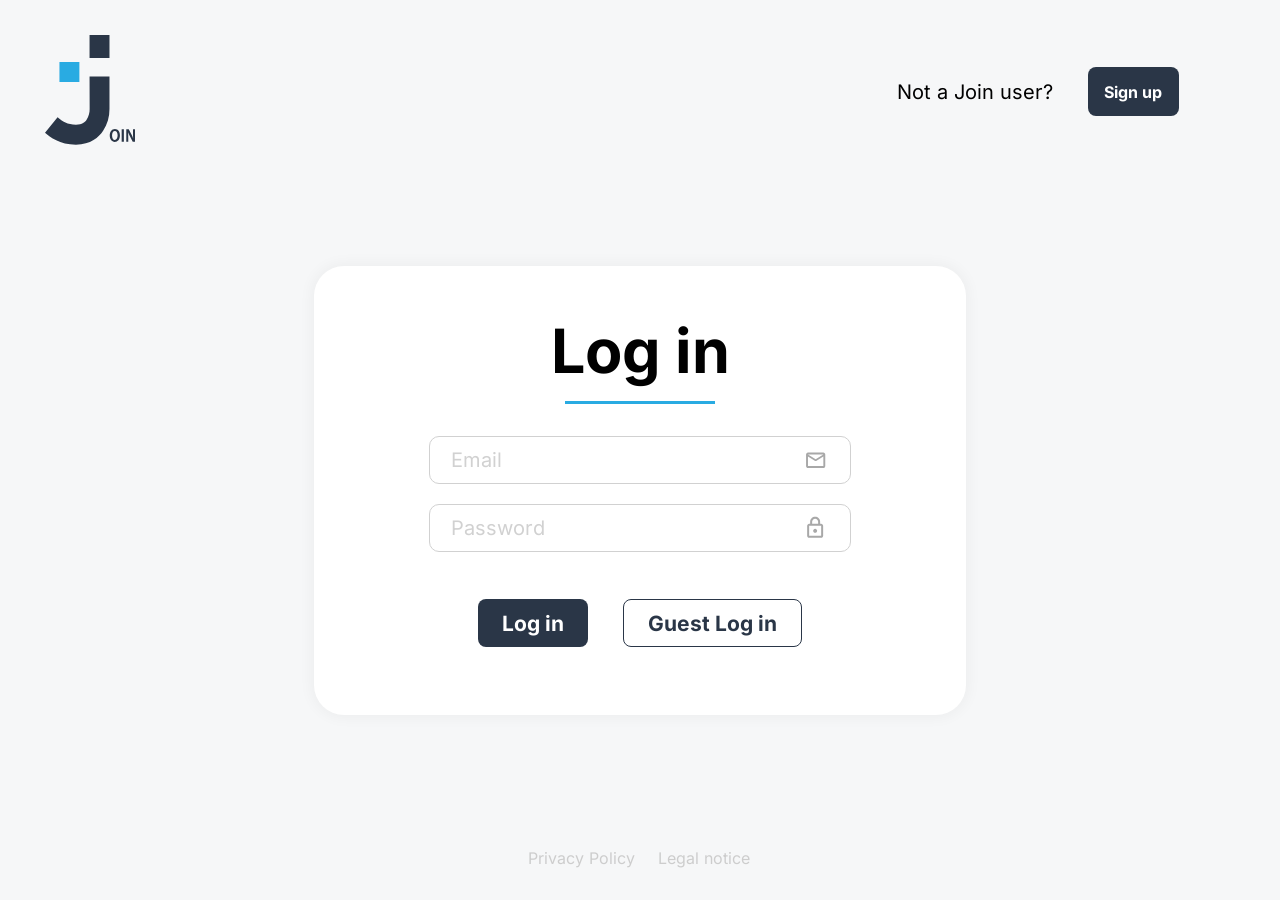
==== index.html @ 128ca6ff "first commit" ====
<!DOCTYPE html>
<html lang="de">

<head>
    <meta charset="UTF-8">
    <meta name="viewport" content="width=device-width, initial-scale=1.0">
    <link rel="icon" type="image/x-icon" href="./assets/icons/favicon.svg">
    <title>Join</title>
    <link rel="stylesheet" href="./style/style.css">
    <link rel="stylesheet" href="./style/login.css">
    <link rel="stylesheet" href="./style/buttons.css">
    <link rel="stylesheet" href="./style/color.css">
    <link rel="stylesheet" href="./style/fonts.css">
    <link rel="stylesheet" href="./style/mobile/login_mobile.css">
    <script src="./scripts/login/login.js"></script>
    <script src="./scripts/login/login_guest.js"></script>
 
</head>

<body>
    <div class="login_logo">
        <img src="./assets/icons/capa_1.svg">
    </div>

    <div class="main_container bg_login">

        <div class="header_login">
            <div class="sign_up_div">
                <p class="font20">Not a Join user?</p>
                <a class="btn_to_signup_page" href="./HTML/signup.html">Sign up</a>
            </div>
        </div>

        <div class="login_content">
            <div class="login_field">
                <div class="login_heading_div">
                    <h1 class="heading_login">Log in</h1>
                    <div class="seperator_log_in"></div>
                </div>
                <div class="login_inputs">
                    <input class="input_login input_mail" id="email" type="email" placeholder="Email" alt="mail icon">
                    <div style="position: relative; display: flex; gap: 8px; flex-direction: column; height: 50px;">
                        <input class="input_login input_pw" id="password" type="password" placeholder="Password" alt="password">
                        <img id="lockIcon" src="./assets/icons/lock.svg" alt="lock icon" class="lock-icon">
                        <img id="togglePasswordVisibility" src="./assets/icons/visibility_off.svg" alt="eye icon" class="eye-icon" style="display: none;">
                        <div class="wrong_data_alert">Check your email and password. Please try again.</div>
                    </div>
                </div>
                
                <div class="login_btns">
                    <button type="button" onclick="userLogin()" class="login_btn">Log in</button>
                    <a class="guest_login_btn" onclick="guestLogin()">Guest Log in</a>
                </div>
            </div>
        </div>

        <div class="mobile_login_field">
            <div class="mobile_sign_up_div">
                <p class="font20">Not a Join user?</p>
                <a class="btn_to_signup_page" href="./HTML/signup.html">Sign up</a>
            </div>
        </div>

        <footer class="login_footer">
            <div class="links_footer_login">
                <a class="links_footer link_privacy_policy" href="./HTML/guest_policy.html">Privacy Policy</a>
                <a class="links_footer link_legal_notice" href="./HTML/guest_legal_notice.html">Legal notice</a>
            </div>
        </footer>
    </div>
</body>
</html>
---- style/style.css ----
* {
    margin: 0;
    font-family: "Inter", sans-serif;
}

.d_none {
    display: none !important;
}

.z99 {
    z-index: 99;
}

.submenu_closed {
    display: none;
}

.submenu_open {
    display: block;
}

.user_logo {
    height: 32px;
    width: 32px;
    background-color: white;
    color: rgb(37, 172, 226);
    border: 4px solid rgb(42, 54, 71);
    border-radius: 100%;
    padding: 10px 10px;
    font-size: 22px;
    font-weight: bold;
    outline: none;
    display: flex;
    align-items: center;
    justify-content: center;
}

.user_logo:hover {
    cursor: pointer;
    background-color: rgb(227, 228, 229);
}

.div_submenu {
    position: absolute;
    top: 99px;
    right: 20px;
    transition: all 250ms ease-in-out;
    z-index: 1050;
}

.submenu {
    justify-content: space-evenly;
    align-items: center;
    display: flex;
    flex-direction: column;
    height: 158px;
    width: 148px;
    background-color: rgba(42, 54, 71);
    border-radius: 20px 0 20px 20px;

}

.submenu a:hover{
    background-color: rgba(6, 94, 209, 0.445);
    width: 140px;
}

.submenu a {
    color: rgb(168, 168, 168);
    text-decoration: none;
    width: 148px;
    height: 36px;
    align-items: center;
    display: flex;
    justify-content: center;
}

@media (max-width: 1000px) {
    .submenu{
        height: 200px;
    }

}
---- style/login.css ----
body {
    width: 100vw;
    height: 100vh;
    background-color: rgb(246, 247, 248);
  
}

.bg_login {
    width: 100%;
    height: 100%;
}

.header_login {
    display: flex;
    align-items: flex-start;
    justify-content: flex-end;
    padding-top: 67px;
    padding-left: 77px;
    padding-right: 77px;
}

.logo {
    width: 200.03px;
    height: 121.97px;
    padding-top: 40px;
}

.sign_up_div {
    display: flex;
    flex-direction: row;
    gap: 35px;
    align-items: center;
    padding-right: 24px;
}

.login_content {
    padding-top: 150px;
    display: flex;
    justify-content: center;
    align-items: center;
}

.login_field {
    background-color: rgb(255, 255, 255);
    border-radius: 30px;
    padding: 48px 115px;
    display: flex;
    gap: 32px;
    flex-direction: column;
    align-items: center;
    box-shadow: 0 0 14px 3px rgb(0, 0, 0, 0.04);
    height: 353px;
}

.login_heading_div {
    display: flex;
    flex-direction: column;
    justify-content: center;
    align-items: center;
    gap: 13px;
    width: 315px;
}

.heading_login {
    font-size: 61px;
    font-weight: 700;
}

.seperator_log_in {
    width: 150px;
    height: 3px;
    background-color: rgb(41, 171, 226);
}

.login_inputs {
    display: flex;
    flex-direction: column;
    justify-content: center;
    align-items: center;
    gap: 20px;
    padding-bottom: 13px;
}

.div_inp_pw{
    display: flex;
    flex-direction: column;
    justify-content: center;
    align-items: center;
    gap: 13px;
}

.visibility_icon_pos{
    right: 95px;
    top: 395px;
    position: fixed;
    height: 30px;
}

.wrong_data_alert {
    color: #FF8190;
    font-size: 13px;
    font-weight: 400;
}

.input_login {
    height: 22px;
    padding: 12px 21px;
    width: 378px;
    border: 1px solid #D1D1D1;
    border-radius: 10px;
    font-size: 20px;
    background-repeat: no-repeat;
}

.input_login::placeholder {
    color: #D1D1D1;
    font-size: 20px;
    width: 380px;
}

.input_mail[type=email] {
    background-image: url(../assets/icons/mail.svg);
    background-size: 24px;
    background-position: 374px 11px;
}

.input_pw[type=password] {
    background: none; 
}

.lock-icon {
    position: absolute;
    right: 27px;
    top: 12px;
    cursor: pointer;
    display: block; 
}

.eye-icon {
    position: absolute;
    right: 27px;
    top: 12px;
    cursor: pointer;
    display: none; 
}

.password-container {
    position: relative;
}

.login_btns {
    display: flex;
    gap: 35px;
}

.login_footer {
    height: 60px;
    position: fixed;
    display: flex;
    justify-content: center;
    bottom: 0;
    width: 100%;
}

.signup_footer{
    height: 60px;
    padding-top: 0;
    display: flex;
    justify-content: center;
}

.links_footer_login {
    display: flex;
    width: 246px;
}

.links_footer {
    font-weight: 400;
    font-size: 16px;
    color: #CDCDCD;
    display: flex;
    justify-content: center;
    padding: 8px;
    text-decoration: none;
}

.links_footer:hover {
    color: #29ABE2;
    font-weight: 700;
}

.link_privacy_policy {
    width: 121px;
}

.link_privacy_policy:hover {
    text-decoration: none;
    cursor: pointer;
}

.link_legal_notice {
    width: 109px;
}

.link_legal_notice:hover {
    text-decoration: none;
    cursor: pointer;
}

.input_name {
    background-image: url(../assets/icons/person.svg);
    background-size: 24px;
    background-position: 374px 11px;
}

.privacy_check {
    display: flex;
    min-width: 231px;
    min-height: 24px;
    align-items: center;
    gap: 8px;
}

.privacy_check:hover {
    cursor: pointer;

    .check_box_btn {
        background-image: url(../assets/icons/checked_hover.png);
    }
}

.privacy_check:hover {
    cursor: pointer;
}

.pivacy_check_text {
    display: flex;
    align-items: center;
    color: #A8A8A8;
    font-size: 16px;
    font-weight: 400;
    gap: 4px;
}

.link_privacy {
    color: #29ABE2;
    text-decoration: none;
    font-weight: 400;
    font-size: 16px;
}

.link_privacy:hover {
    cursor: pointer;
    text-decoration: underline;
    font-weight: 500;
}

.signup_field_header {
    display: flex;
    width: 542px;
    align-items: center;
    justify-content: start;
    gap: 48px;
    padding-left: 56px;
}

.signup_field {
    padding: 0;
    height: 534px;
    padding-top: 48px;
    padding-bottom: 16px;
    position: absolute;
    top: 197px;
}

.no_padding {
    padding: 0;
}

.signup_content {
    min-height: calc(100vh - 261.97px);
}

.login_logo {
    opacity: 1 !important;

}

.login_logo img {
    width: 274px;
    height: 334.07px;
    position: fixed;
    transform: translate(-50%, -50%);
    animation: slide-in 1.0s ease-out forwards;
    z-index: 1000;

}

.mobile_sign_up_div{
    display: none;
}


/* Animation LogoJoin */
@keyframes slide-in {
    from {
        top: 50%;
        left: 50%;
    }

    to {

        width: 90px;
        height: 125px;
        top: 10%;
        left: 7%;

    }
}

.main_container {
    opacity: 0;
    transition: 0.5s ease-in;
    animation: fadeIn 1s ease-in 0.5s forwards;

}

@keyframes fadeIn {
    from {
        opacity: 0;
    }

    to {
        opacity: 1;
    }

}

.wrong_data_alert {
    display: none;
    color: red;
    font-size: 14px;
    margin-top: 5px;
}

.wrong_data_alert.show {
    display: block;
}

.position_signup {
    display: flex;
    position: absolute;
    top: 465px;
}
---- style/buttons.css ----
.btn_to_signup_page {
    height: 19px;
    width: 59px;
    border-radius: 8px;
    border: 0;
    background-color: rgb(42, 54, 71);
    color: white;
    font-weight: 700;
    font-size: 16px;
    padding: 15px 16px;
    text-decoration: none;
}

.btn_to_signup_page:hover {
    cursor: pointer;
    text-decoration: none;
    background-color: #29ABE2;
    box-shadow: 0 0 4px 0 rgb(0, 0, 0, 0.02);
}

.login_btn {
    height: 48px;
    width: 110px;
    border-radius: 8px;
    border: 0;
    background-color: rgb(42, 54, 71);
    color: white;
    padding: 15px 24px;
    font-weight: 700;
    font-size: 21px;
    display: flex;
    justify-content: center;
    align-items: center;
}

.login_btn:hover {
    background-color: #29ABE2;
    cursor: pointer;
    box-shadow: 0 0 4px 0 rgb(0, 0, 0, 0.02);
}

.guest_login_btn {
    height: 16px;
    border-radius: 8px;
    border: 1px solid rgb(42, 54, 71);
    background-color: white;
    padding: 15px 24px;
    color: rgb(42, 54, 71);
    font-weight: 700;
    font-size: 21px;
    display: flex;
    justify-content: center;
    align-items: center;
    text-decoration: none;
}

.guest_login_btn:hover {
    cursor: pointer;
    text-decoration: none;
    border: 1px solid #29ABE2;
    color: #29ABE2;
    box-shadow: 0 4px 4px 0 rgb(0, 0, 0, 0.02);
}

.signup_btn {
    width: 126px;
    height: 55px;
    border-radius: 8px;
    padding: 15px 24px;
    border: 0;
    background-color: rgb(42, 54, 71);
    color: white;
    font-weight: 700;
    font-size: 16px;
    font-weight: 700;
    font-size: 21px;
}

.signup_btn:hover {
    cursor: pointer;
    text-decoration: none;
    background-color: #29ABE2;
    box-shadow: 0 0 4px 0 rgb(0, 0, 0, 0.02);
}

.signup_btn:disabled {
    cursor: unset;
    background-color: rgb(42, 54, 71);
}

.check_box_btn {
    width: 24px;
    background-image: url(../assets/icons/Check_button.svg);
    height: 24px;
    background-repeat: no-repeat;
}

.check_box_btn:hover {
    background-image: url(../assets/icons/subtask_todo_hover.svg) !important;
    cursor: pointer;
}

.checked_box {
    background-image: url(../assets/icons/subtask_done.svg) !important;
}

.checked_box:hover {
    background-image: url(../assets/icons/subtask_done_hover.svg) !important;
}

.button_clear_task {
    display: flex;
    gap: 4px;
    align-items: center;
    width: 110px;
    height: 56px;
    padding: 16px;
    font-size: 20px;
    line-height: 24px;
    border-radius: 10px;
    border: 1px solid;
    border-color: #2A3647;
    color: #2A3647;
    transition: all 0.3s ease;

}

.button_clear_task:hover {
    color: #29ABE2;
    border-color: #29ABE2;
    height: 58px; /* Vergrößert den Button nach unten */

}

.button_clear_task:hover img {
    color: #29ABE2;
    border-color: #29ABE2;
    filter: invert(50%) sepia(100%) saturate(200%) hue-rotate(165deg) brightness(100%) contrast(100%);

}

.button_create_task {
    display: flex;
    gap: 4px;
    align-items: center;
    width: 183px;
    height: 56px;
    padding: 16px;
    background-color: #2A3647;
    color: white;
    font-size: 20px;
    line-height: 24px;
    border-radius: 10px;
    border: 1px solid;
    box-shadow: rgba(0, 0, 0, 0.2);
    transition: box-shadow 0.3s ease, transform 0.2s ease;
    pointer-events: none;
    opacity: 0.5;


    img {
        background-color: #2A3647;
    }
}

.button_create_task:hover {
    background-color: #29ABE2;
    img {
        background-color: #29ABE2;
    }
}



button:hover {
    cursor: pointer;
}


.prio_buttons {
    width: 100%;
    display: grid;
    grid-template-columns: repeat(3, 1fr);
    gap:5px;
    button {
        padding: 16px 10px 16px 10px;
        height: 56px;
        display: flex;
        gap: 5px;
        align-items: center;
        justify-content: center;
        font-size: 20px;
        line-height: 24px;
        border-radius: 10px;
        border: 0.1px solid;
        border-color: #D1D1D1;
    }
}


.go_back_btn {
    width: 32px;
    height: 32px;
}

.go_back_btn:hover {
    cursor: pointer;
    background-color: #EEEEEE;
    border-radius: 50%;
}

.go_back_btn_help {
    width: 37px;
    height: 37px;
}

.go_back_btn_help:hover {
    cursor: pointer;
    background-color: #EEEEEE;
    border-radius: 50%;
}

.add_task_btn {
    height: 48px;
    border: 1px solid #2A3647;
    border-radius: 10px;
    padding: 8px 16px;
    display: flex;
    align-items: center;
    gap: 4px;
    background-color: #2A3647;
    font-weight: 700;
    color: white;
    font-size: 21px;
}

.add_task_btn:hover {
    cursor: pointer;
    background-color: #29ABE2;
    border: 1px solid #29ABE2;
    box-shadow: 0 4px 4px 0px #00000040;
}

.successful_signin_btn {
    width: 312px;
    height: 74px;
    box-shadow: 0 0 4px 0px rgb(0, 0, 0, 0.01);
    background-color: #2A3647;
    border-radius: 20px;
    color: white;
    font-size: 20px;
    position: absolute;
    bottom: 65px;
    left: calc(50vw - 156px);
    display: flex;
    justify-content: center;
    align-items: center;
    display: none;
    text-decoration: none;
}

@keyframes signedUp {
    from {bottom: 0;}
    to {top: calc(50vh + 37px ); }
}



.delete_btn_overlay_board:hover {
    cursor: pointer;
}


.edit_btn_overlay_board:hover {
    cursor: pointer;
}

.close_btn_overlay:hover {
    cursor: pointer;
}

.disable {
    pointer-events: none;
}

.close_btn_overlay {
    width: 13.5px !important;
    height: 13.5px !important;
    padding: 9.25px 9.25px !important;
}

.back_icon {
    width: 26px;
    filter: grayscale(1);
}

.back_icon:hover {
    cursor: pointer;
}
---- style/color.css ----
:root{
--blue:#0038FF; 
--blue2:#4589FF;
--grau:#A8A8A8;
--grau1:#D1D1D1;
--white:#ffff;

}




:root {
    --sideheader-main-color: #2A3647;
    --sideheader-hover-color: #2A3D59;
    --sideheader-active-color: #091931;
    --content-main-color: #F6F7F8;
    --sideheader-font-color: #CDCDCD;
    --button-hover-color: #29ABE2;
    --item-hover-color: #F8F8F8;
    --details-font-color: #007CEE;
}
---- style/fonts.css ----
.font20 {
    font-size: 20px;
}

h1 {
    font-size: 24px;
}

h2 {
    font-size: 20px;
    font-weight: 400;

}

h3 {
    font-size: 16px;

}

h4 {
    font-size: 12px;
}

.font_19 {
  font-size: 19px;
}

.font_16 {
  font-size: 16px;
}


/* inter-100 - latin */
@font-face {
    font-display: swap;
    /* Check https://developer.mozilla.org/en-US/docs/Web/CSS/@font-face/font-display for other options. */
    font-family: 'Inter';
    font-style: normal;
    font-weight: 100;
    src: url('../assets/fonts/inter-v18-latin-100.woff2') format('woff2');
    /* Chrome 36+, Opera 23+, Firefox 39+, Safari 12+, iOS 10+ */
}

/* inter-200 - latin */
@font-face {
    font-display: swap;
    /* Check https://developer.mozilla.org/en-US/docs/Web/CSS/@font-face/font-display for other options. */
    font-family: 'Inter';
    font-style: normal;
    font-weight: 200;
    src: url('../assets/fonts/inter-v18-latin-200.woff2') format('woff2');
    /* Chrome 36+, Opera 23+, Firefox 39+, Safari 12+, iOS 10+ */
}

/* inter-300 - latin */
@font-face {
    font-display: swap;
    /* Check https://developer.mozilla.org/en-US/docs/Web/CSS/@font-face/font-display for other options. */
    font-family: 'Inter';
    font-style: normal;
    font-weight: 300;
    src: url('../assets/fonts/inter-v18-latin-300.woff2') format('woff2');
    /* Chrome 36+, Opera 23+, Firefox 39+, Safari 12+, iOS 10+ */
}

/* inter-regular - latin */
@font-face {
    font-display: swap;
    /* Check https://developer.mozilla.org/en-US/docs/Web/CSS/@font-face/font-display for other options. */
    font-family: 'Inter';
    font-style: normal;
    font-weight: 400;
    src: url('../assets/fonts/inter-v18-latin-regular.woff2') format('woff2');
    /* Chrome 36+, Opera 23+, Firefox 39+, Safari 12+, iOS 10+ */
}

/* inter-500 - latin */
@font-face {
    font-display: swap;
    /* Check https://developer.mozilla.org/en-US/docs/Web/CSS/@font-face/font-display for other options. */
    font-family: 'Inter';
    font-style: normal;
    font-weight: 500;
    src: url('../assets/fonts/inter-v18-latin-500.woff2') format('woff2');
    /* Chrome 36+, Opera 23+, Firefox 39+, Safari 12+, iOS 10+ */
}

/* inter-600 - latin */
@font-face {
    font-display: swap;
    /* Check https://developer.mozilla.org/en-US/docs/Web/CSS/@font-face/font-display for other options. */
    font-family: 'Inter';
    font-style: normal;
    font-weight: 600;
    src: url('../assets/fonts/inter-v18-latin-600.woff2') format('woff2');
    /* Chrome 36+, Opera 23+, Firefox 39+, Safari 12+, iOS 10+ */
}

/* inter-700 - latin */
@font-face {
    font-display: swap;
    /* Check https://developer.mozilla.org/en-US/docs/Web/CSS/@font-face/font-display for other options. */
    font-family: 'Inter';
    font-style: normal;
    font-weight: 700;
    src: url('../assets/fonts/inter-v18-latin-700.woff2') format('woff2');
    /* Chrome 36+, Opera 23+, Firefox 39+, Safari 12+, iOS 10+ */
}

/* inter-800 - latin */
@font-face {
    font-display: swap;
    /* Check https://developer.mozilla.org/en-US/docs/Web/CSS/@font-face/font-display for other options. */
    font-family: 'Inter';
    font-style: normal;
    font-weight: 800;
    src: url('../assets/fonts/inter-v18-latin-800.woff2') format('woff2');
    /* Chrome 36+, Opera 23+, Firefox 39+, Safari 12+, iOS 10+ */
}

/* inter-900 - latin */
@font-face {
    font-display: swap;
    /* Check https://developer.mozilla.org/en-US/docs/Web/CSS/@font-face/font-display for other options. */
    font-family: 'Inter';
    font-style: normal;
    font-weight: 900;
    src: url('../assets/fonts/inter-v18-latin-900.woff2') format('woff2');
    /* Chrome 36+, Opera 23+, Firefox 39+, Safari 12+, iOS 10+ */
}

/* open-sans-300 - latin */
@font-face {
    font-display: swap; /* Check https://developer.mozilla.org/en-US/docs/Web/CSS/@font-face/font-display for other options. */
    font-family: 'Open Sans';
    font-style: normal;
    font-weight: 300;
    src: url('../assets//fonts/open-sans-v40-latin-300.woff2') format('woff2'); /* Chrome 36+, Opera 23+, Firefox 39+, Safari 12+, iOS 10+ */
  }
  /* open-sans-300italic - latin */
  @font-face {
    font-display: swap; /* Check https://developer.mozilla.org/en-US/docs/Web/CSS/@font-face/font-display for other options. */
    font-family: 'Open Sans';
    font-style: italic;
    font-weight: 300;
    src: url('../assets//fonts/open-sans-v40-latin-300italic.woff2') format('woff2'); /* Chrome 36+, Opera 23+, Firefox 39+, Safari 12+, iOS 10+ */
  }
  /* open-sans-regular - latin */
  @font-face {
    font-display: swap; /* Check https://developer.mozilla.org/en-US/docs/Web/CSS/@font-face/font-display for other options. */
    font-family: 'Open Sans';
    font-style: normal;
    font-weight: 400;
    src: url('../assets//fonts/open-sans-v40-latin-regular.woff2') format('woff2'); /* Chrome 36+, Opera 23+, Firefox 39+, Safari 12+, iOS 10+ */
  }
  /* open-sans-italic - latin */
  @font-face {
    font-display: swap; /* Check https://developer.mozilla.org/en-US/docs/Web/CSS/@font-face/font-display for other options. */
    font-family: 'Open Sans';
    font-style: italic;
    font-weight: 400;
    src: url('../assets//fonts/open-sans-v40-latin-italic.woff2') format('woff2'); /* Chrome 36+, Opera 23+, Firefox 39+, Safari 12+, iOS 10+ */
  }
  /* open-sans-500 - latin */
  @font-face {
    font-display: swap; /* Check https://developer.mozilla.org/en-US/docs/Web/CSS/@font-face/font-display for other options. */
    font-family: 'Open Sans';
    font-style: normal;
    font-weight: 500;
    src: url('../assets//fonts/open-sans-v40-latin-500.woff2') format('woff2'); /* Chrome 36+, Opera 23+, Firefox 39+, Safari 12+, iOS 10+ */
  }
  /* open-sans-500italic - latin */
  @font-face {
    font-display: swap; /* Check https://developer.mozilla.org/en-US/docs/Web/CSS/@font-face/font-display for other options. */
    font-family: 'Open Sans';
    font-style: italic;
    font-weight: 500;
    src: url('../assets//fonts/open-sans-v40-latin-500italic.woff2') format('woff2'); /* Chrome 36+, Opera 23+, Firefox 39+, Safari 12+, iOS 10+ */
  }
  /* open-sans-600 - latin */
  @font-face {
    font-display: swap; /* Check https://developer.mozilla.org/en-US/docs/Web/CSS/@font-face/font-display for other options. */
    font-family: 'Open Sans';
    font-style: normal;
    font-weight: 600;
    src: url('../assets//fonts/open-sans-v40-latin-600.woff2') format('woff2'); /* Chrome 36+, Opera 23+, Firefox 39+, Safari 12+, iOS 10+ */
  }
  /* open-sans-600italic - latin */
  @font-face {
    font-display: swap; /* Check https://developer.mozilla.org/en-US/docs/Web/CSS/@font-face/font-display for other options. */
    font-family: 'Open Sans';
    font-style: italic;
    font-weight: 600;
    src: url('../assets//fonts/open-sans-v40-latin-600italic.woff2') format('woff2'); /* Chrome 36+, Opera 23+, Firefox 39+, Safari 12+, iOS 10+ */
  }
  /* open-sans-700 - latin */
  @font-face {
    font-display: swap; /* Check https://developer.mozilla.org/en-US/docs/Web/CSS/@font-face/font-display for other options. */
    font-family: 'Open Sans';
    font-style: normal;
    font-weight: 700;
    src: url('../assets//fonts/open-sans-v40-latin-700.woff2') format('woff2'); /* Chrome 36+, Opera 23+, Firefox 39+, Safari 12+, iOS 10+ */
  }
  /* open-sans-700italic - latin */
  @font-face {
    font-display: swap; /* Check https://developer.mozilla.org/en-US/docs/Web/CSS/@font-face/font-display for other options. */
    font-family: 'Open Sans';
    font-style: italic;
    font-weight: 700;
    src: url('../assets//fonts/open-sans-v40-latin-700italic.woff2') format('woff2'); /* Chrome 36+, Opera 23+, Firefox 39+, Safari 12+, iOS 10+ */
  }
  /* open-sans-800 - latin */
  @font-face {
    font-display: swap; /* Check https://developer.mozilla.org/en-US/docs/Web/CSS/@font-face/font-display for other options. */
    font-family: 'Open Sans';
    font-style: normal;
    font-weight: 800;
    src: url('../assets//fonts/open-sans-v40-latin-800.woff2') format('woff2'); /* Chrome 36+, Opera 23+, Firefox 39+, Safari 12+, iOS 10+ */
  }
  /* open-sans-800italic - latin */
  @font-face {
    font-display: swap; /* Check https://developer.mozilla.org/en-US/docs/Web/CSS/@font-face/font-display for other options. */
    font-family: 'Open Sans';
    font-style: italic;
    font-weight: 800;
    src: url('../assets//fonts/open-sans-v40-latin-800italic.woff2') format('woff2'); /* Chrome 36+, Opera 23+, Firefox 39+, Safari 12+, iOS 10+ */
  }
---- style/mobile/login_mobile.css ----
@media (max-width: 1000px) {
    .login_logo img {
        transform: translate(-20%, -50%);
    }
}

@media (max-width: 900px) {
    .login_field {
        padding: 48px 75px;
    }
}

@media (max-width: 750px) {
    .login_field {
        padding: 48px 45px;
    }
}

@media (max-width: 700px) {
    .login_field {
        padding: 35px 20px;
    }

    .login_content {
        padding-top: 170px;
    }

    .mobile_login_field {
        display: flex;
        justify-content: center;
        padding-top: 80px;
    }

    .mobile_sign_up_div {
        display: flex;
        flex-direction: row;
        gap: 35px;
        align-items: center;
        padding-right: 24px;
    }

    .sign_up_div {
        display: none;
    }

    .login_footer {
        padding-top: 65px;
        position: initial;
    }
}

@media (max-width: 600px) {
    .login_content {
        padding-top: 170px;
    }

    .heading_login {
        font-size: 48px;
    }

    .input_login {
        width: 320px;
    }

    .input_mail[type=email] {
        background-position: 320px 11px;
    }

    .input_pw[type=password] {
        background-position: 320px 11px;
    }
}

@media (max-width: 500px) {
    .login_content {
        padding-top: 170px;
    }

    .heading_login {
        font-size: 48px;
    }

    .login_btns {
        gap: 20px;
    }

    .input_login {
        width: 250px;
    }

    .input_mail[type=email] {
        background-position: 260px 11px;
    }

    .input_pw[type=password] {
        background-position: 260px 11px;
    }
}

@media (max-width: 450px) {
    .login_btns {
        gap: 20px;
        flex-direction: column;
    }

    .login_logo img {
        transform: translate(-20%, -50%);
        width: 62.02px;
    }

    .login_content {
        padding-top: 110px;
    }

    .login_field {
        height: 300px;
    }

    .input_login {
        width: 250px;
    }

    .login_inputs {
        padding-bottom: 0px;
    }

    .login_field {
        height: 400px;
    }

    .login_btn {
        width: 180px;
    }

    .input_mail[type=email] {
        background-position: 260px 11px;
    }

    .input_pw[type=password] {
        background-position: 260px 11px;
    }

    .login_footer {
        padding-top: 25px;
    }

}

@media (max-width: 450px) {
    .login_logo img {
        transform: translate(-5%, -50%);
    }

    .login_heading_div {
        width: 250px;
    }

    .input_login {
        width: 200px;
    }

    .login_inputs {
        padding-bottom: 20px;
    }

    .login_field {
        height: 400px;
    }

    .input_mail[type=email] {
        background-position: 205px 11px;
    }

    .input_pw[type=password] {
        background-position: 205px 11px;
    }
}


@media (max-width: 400px) {
    .login_heading_div {
        width: 150px;
    }

    .login_logo img {
        transform: translate(-5%, -50%);
    }


    .heading_login {
        font-size: 42px;
    }

    .input_login {
        width: 200px;
    }

    .login_content {
        padding-top: 90px;
    }

    .login_field {
        height: 320px;
        gap: 15px;
    }

    .mobile_login_field {
        padding-top: 20px;
        padding-bottom: 20px;
    }

    .login_inputs {
        gap: 15px;
    }

    .login_btns {
        gap: 10px;
        height: 42px;
    }

    .login_footer {
        padding-top: 0;
    }
}
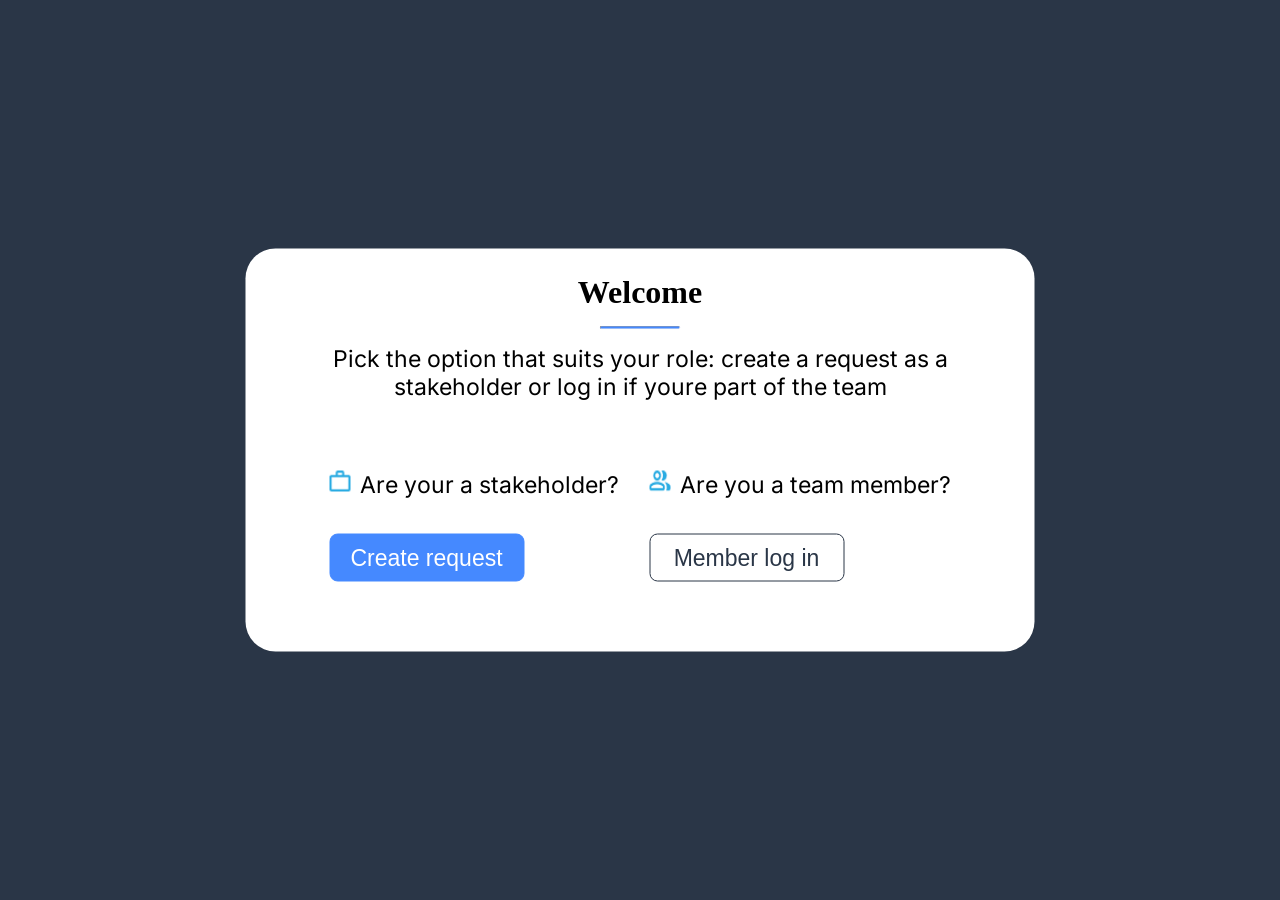
==== commit f7df04d7: "The app needs to start with a different home screen." ====
--- a/index.html
+++ b/index.html
@@ -12,25 +12,27 @@
     <link rel="stylesheet" href="./style/color.css">
     <link rel="stylesheet" href="./style/fonts.css">
     <link rel="stylesheet" href="./style/mobile/login_mobile.css">
+    <link rel="stylesheet" href="../style/welcome/welcomeTask.css">
+    <script src="./scripts/script.js"></script>
+    <script src="../scripts/welcome/welcome.js"></script>
+    <script src="../scripts/welcome/welcomeOverlay.js"></script>
+    <script src="../scripts/welcome/welcomeOverlayCrete.js"></script>
     <script src="./scripts/login/login.js"></script>
     <script src="./scripts/login/login_guest.js"></script>
  
 </head>
 
-<body>
+<body id="body">
     <div class="login_logo">
         <img src="./assets/icons/capa_1.svg">
     </div>
-
     <div class="main_container bg_login">
-
         <div class="header_login">
             <div class="sign_up_div">
                 <p class="font20">Not a Join user?</p>
                 <a class="btn_to_signup_page" href="./HTML/signup.html">Sign up</a>
             </div>
         </div>
-
         <div class="login_content">
             <div class="login_field">
                 <div class="login_heading_div">
--- a/style/style.css
+++ b/style/style.css
@@ -2,6 +2,12 @@
     margin: 0;
     font-family: "Inter", sans-serif;
 }
+
+
+.hidden {
+display: none; 
+}
+
 
 .d_none {
     display: none !important;
--- a/style/welcome/welcomeTask.css
+++ b/style/welcome/welcomeTask.css
@@ -0,0 +1,277 @@
+body {
+    width: 100vw;
+    height: 100vh;
+    background-color: var(--white)
+  
+}
+
+.welcom-Logo {
+    display: flex;
+    position: absolute;
+    top: 50%;
+    left: 50%;
+    transform: translate(-50%, -50%);
+    img{
+        width: 275px;
+        height: 335px;
+    }
+}
+
+
+.dialog-Show {
+    position: absolute;
+    top: 50%;
+    left: 50%;
+    transform: translate(-50%, -50%);
+    width: 789px;
+    height: 403px;
+    border-radius: 30px;
+    background-color: var(--white);
+       flex-direction: column;
+}   
+
+.welcome-contents{
+    display: flex;
+    flex-direction: column;
+    align-items: center;
+    margin-top: 25px;
+    h1{
+        font-family: 'open sans';
+        font-weight: 700;
+        font-size: 32px;
+      }
+
+    hr{
+        width: 10%;
+        height: 2px;
+        background-color:var(--blue2);
+        border-radius: 6px;
+        margin: 15px 0;
+    }
+
+    p{
+        text-align: left;
+        font-size: 23px;;
+    }
+}
+
+
+
+.welcome-option{
+    display: flex;
+    flex-direction: row;
+    justify-content: center;
+    align-items: center;
+    margin-top: 20px;
+    gap:30px;
+    margin-top: 70px;
+ 
+ 
+
+}
+
+
+.welcome-section-btn{
+    display: flex;
+    flex-direction: column;
+    gap:35px;
+
+    button{
+        width: 195px;
+        height: 48px;
+        border-radius: 8px;
+        border-style:solid; 
+        border-width: 1px;
+        font-family: 'open sans', sans-serif;
+        font-weight: 100;
+        font-size: 23px;
+        cursor: pointer;
+    }
+}
+
+.btn-stakeholder{
+    background-color: var(--blue2);
+    color:var(--white);
+    border-color: var(--blue2);
+}
+
+.btn-team{
+     background-color: var(--white);
+    color:var(--sideheader-main-color);
+    border-color: var(--sideheader-main-color);
+}
+
+
+.option-a,.option-b{
+    display: flex;
+    gap:10px;
+    font-size: 23px;
+    img{
+        width: 21px;
+        height: 21px;
+    }
+}
+
+
+
+
+/* ------------------------CSS Dialog Mail ----------------*/
+.welcome-mail{
+    
+    width: 100vw;
+    height: 100vh;
+    background-color: var(--white)
+}
+
+.logo{
+    position: absolute;
+    top:20px;
+    left: 20px;
+        width: 45px;
+        height: 56px;
+   
+}
+
+.mail-content{
+    position: absolute;
+    top: 80px;
+    left: 50%;
+    transform: translate(-50%);
+    width: 1121px;   
+    height: 598px;
+   
+
+}
+
+.mail-header{
+    display: flex;
+    flex-direction: row;;
+    justify-content: space-between;
+    align-items: center;
+    margin-right: 20px;
+    color:var(--blue2);
+    font-size: 19px;
+}
+
+
+.mail-header:hover{
+    cursor: pointer;
+   
+}
+
+
+.welcome-container-inner{
+    display: flex;
+    flex-direction: column;
+    align-items: center;
+    margin-top: 50px;
+    gap:20px;
+    max-width:964px; 
+    margin: auto;
+    margin-top: 60px;
+    
+}
+
+
+.welcome-headline{
+    font-family: 'Open sans';
+    font-weight: 700;
+    font-size: 64px;
+    margin-left: 20px;
+    margin-bottom: 40px;
+    text-align: center;
+
+}
+
+.welcome-container{
+    display: flex;
+
+}
+
+.welcome-mail-textarea{
+    width: 470px;
+    height: 280px;
+    
+}
+
+
+
+.welcome-text-first{
+    font-family: 'open sans';
+    font-weight: 400;
+    font-size: 28px;
+    text-align: left;
+    margin-bottom: 20px;
+    color:var(--grau);
+}
+
+
+.welcome-text-second{
+    display: flex;
+    flex-direction: column;
+    gap:15px;
+    font-family: 'open sans';
+    font-weight: 400;
+    font-size: 19px;
+     text-align: left;
+     margin-bottom: 30px;
+     color:var(--grau);
+}
+
+
+
+.welcome-container-inner{
+position: relative;
+}
+
+
+
+.welcome-picture{
+    width: 416px;
+    height: 280px;
+   
+}
+
+
+.welcome-btn-mail{
+    position: absolute;
+    left:110px;
+    top:600px;
+    display: flex;
+    align-items: center;
+    justify-content: center;
+    gap:20px;
+    width: 293px;
+    height: 60px;
+    border-radius: 8px;
+    background-color: var(--blue2);
+    color:var(--white);
+    border-color: var(--blue2);
+
+    font-family: 'open sans';
+    font-weight: 100;
+    font-size: 23px;
+    cursor: pointer;
+    
+}
+
+footer{
+    position: absolute;
+    bottom: 20px;
+    width: 100%;
+    display: flex;
+    justify-content: center;
+    gap:30px;
+    font-family: 'Inter';
+    font-weight: 400;
+    font-size: 16px;
+   
+    a{
+    text-decoration: none;
+     color:var(--grau1);
+    }
+}
+
+footer a:hover{
+   color:var( --details-font-color);
+}
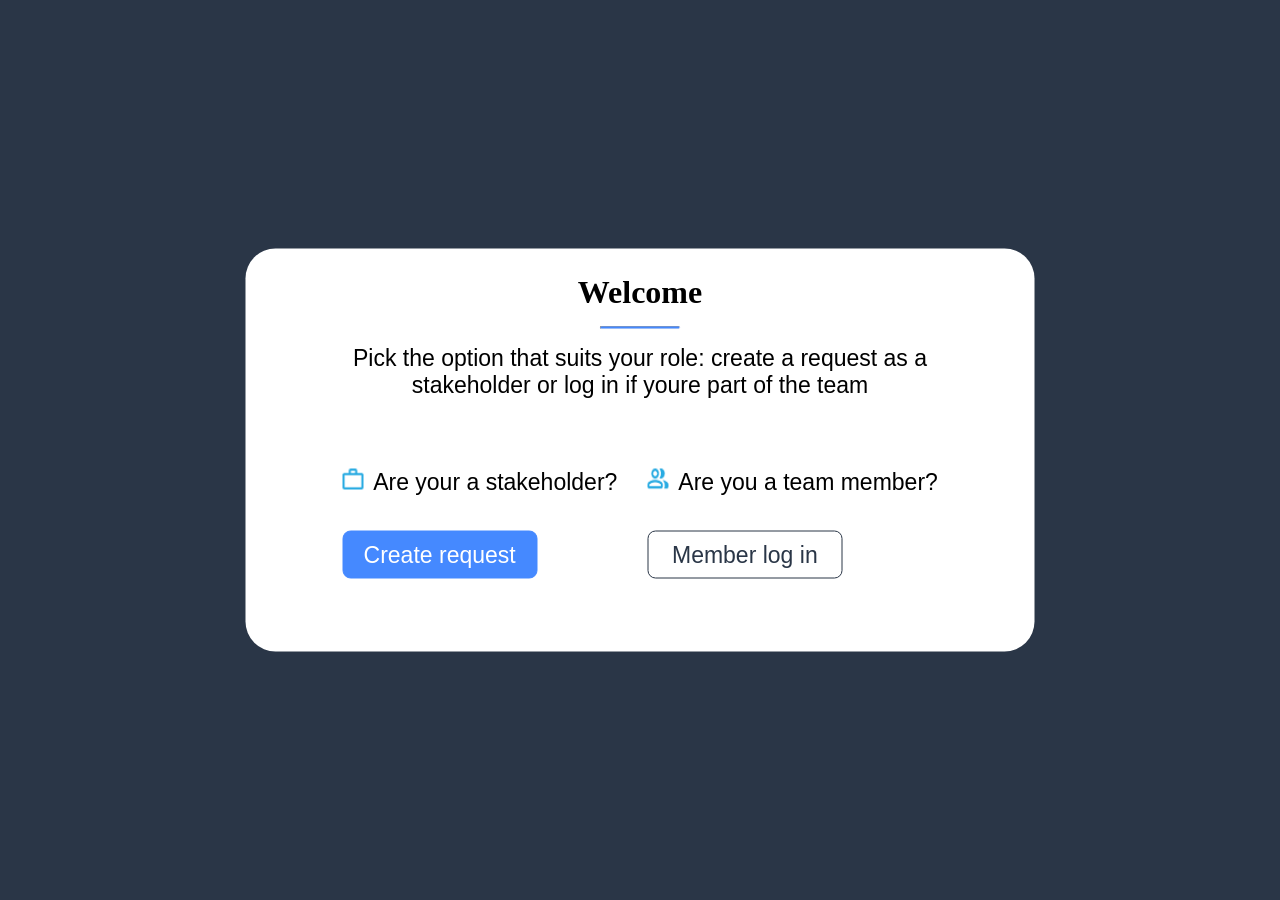
==== commit b16d8e3d: "Gmail button created and assigned a function" ====
--- a/index.html
+++ b/index.html
@@ -7,68 +7,20 @@
     <link rel="icon" type="image/x-icon" href="./assets/icons/favicon.svg">
     <title>Join</title>
     <link rel="stylesheet" href="./style/style.css">
-    <link rel="stylesheet" href="./style/login.css">
-    <link rel="stylesheet" href="./style/buttons.css">
+    <link rel="stylesheet" href="../style/welcome/welcomeTask.css">
     <link rel="stylesheet" href="./style/color.css">
-    <link rel="stylesheet" href="./style/fonts.css">
-    <link rel="stylesheet" href="./style/mobile/login_mobile.css">
-    <link rel="stylesheet" href="../style/welcome/welcomeTask.css">
-    <script src="./scripts/script.js"></script>
+   
     <script src="../scripts/welcome/welcome.js"></script>
     <script src="../scripts/welcome/welcomeOverlay.js"></script>
     <script src="../scripts/welcome/welcomeOverlayCrete.js"></script>
-    <script src="./scripts/login/login.js"></script>
-    <script src="./scripts/login/login_guest.js"></script>
- 
+    <script src="./scripts/script.js" ></script>
+    <script src="./scripts/startScript.js" ></script>
+    
+
 </head>
 
 <body id="body">
-    <div class="login_logo">
-        <img src="./assets/icons/capa_1.svg">
-    </div>
-    <div class="main_container bg_login">
-        <div class="header_login">
-            <div class="sign_up_div">
-                <p class="font20">Not a Join user?</p>
-                <a class="btn_to_signup_page" href="./HTML/signup.html">Sign up</a>
-            </div>
-        </div>
-        <div class="login_content">
-            <div class="login_field">
-                <div class="login_heading_div">
-                    <h1 class="heading_login">Log in</h1>
-                    <div class="seperator_log_in"></div>
-                </div>
-                <div class="login_inputs">
-                    <input class="input_login input_mail" id="email" type="email" placeholder="Email" alt="mail icon">
-                    <div style="position: relative; display: flex; gap: 8px; flex-direction: column; height: 50px;">
-                        <input class="input_login input_pw" id="password" type="password" placeholder="Password" alt="password">
-                        <img id="lockIcon" src="./assets/icons/lock.svg" alt="lock icon" class="lock-icon">
-                        <img id="togglePasswordVisibility" src="./assets/icons/visibility_off.svg" alt="eye icon" class="eye-icon" style="display: none;">
-                        <div class="wrong_data_alert">Check your email and password. Please try again.</div>
-                    </div>
-                </div>
-                
-                <div class="login_btns">
-                    <button type="button" onclick="userLogin()" class="login_btn">Log in</button>
-                    <a class="guest_login_btn" onclick="guestLogin()">Guest Log in</a>
-                </div>
-            </div>
-        </div>
 
-        <div class="mobile_login_field">
-            <div class="mobile_sign_up_div">
-                <p class="font20">Not a Join user?</p>
-                <a class="btn_to_signup_page" href="./HTML/signup.html">Sign up</a>
-            </div>
-        </div>
+</body>
 
-        <footer class="login_footer">
-            <div class="links_footer_login">
-                <a class="links_footer link_privacy_policy" href="./HTML/guest_policy.html">Privacy Policy</a>
-                <a class="links_footer link_legal_notice" href="./HTML/guest_legal_notice.html">Legal notice</a>
-            </div>
-        </footer>
-    </div>
-</body>
 </html>
--- a/style/welcome/welcomeTask.css
+++ b/style/welcome/welcomeTask.css
@@ -117,7 +117,6 @@
 
 /* ------------------------CSS Dialog Mail ----------------*/
 .welcome-mail{
-    
     width: 100vw;
     height: 100vh;
     background-color: var(--white)
@@ -191,7 +190,7 @@
 .welcome-mail-textarea{
     width: 470px;
     height: 280px;
-    
+   
 }
 
 
@@ -219,6 +218,16 @@
 }
 
 
+.textFormat{
+     font-family: 'open sans';
+    font-weight: 400;
+    font-size: 19px;
+     text-align: left;
+     color:var(--grau);
+}
+
+
+
 
 .welcome-container-inner{
 position: relative;
@@ -233,7 +242,15 @@
 }
 
 
-.welcome-btn-mail{
+.welcome-picture-second{
+    
+    width: 416px;
+    height: 280px;
+}
+
+
+
+.welcome-button{
     position: absolute;
     left:110px;
     top:600px;
@@ -255,6 +272,12 @@
     
 }
 
+.welcome-btn-sendmail{
+    display: none;
+}
+
+
+
 footer{
     position: absolute;
     bottom: 20px;
@@ -275,3 +298,22 @@
 footer a:hover{
    color:var( --details-font-color);
 }
+
+
+
+
+.welcome-text-one{
+  margin: 0 auto 30px auto;
+  width: 502px;
+  height: 56px;
+  background-color: #FFD2D285;
+
+  display: flex;
+  align-items: center;   /* vertikal */
+  justify-content: center; /* horizontal */
+    
+}
+
+.welcome-btn-sendmail{
+    top:450px
+}
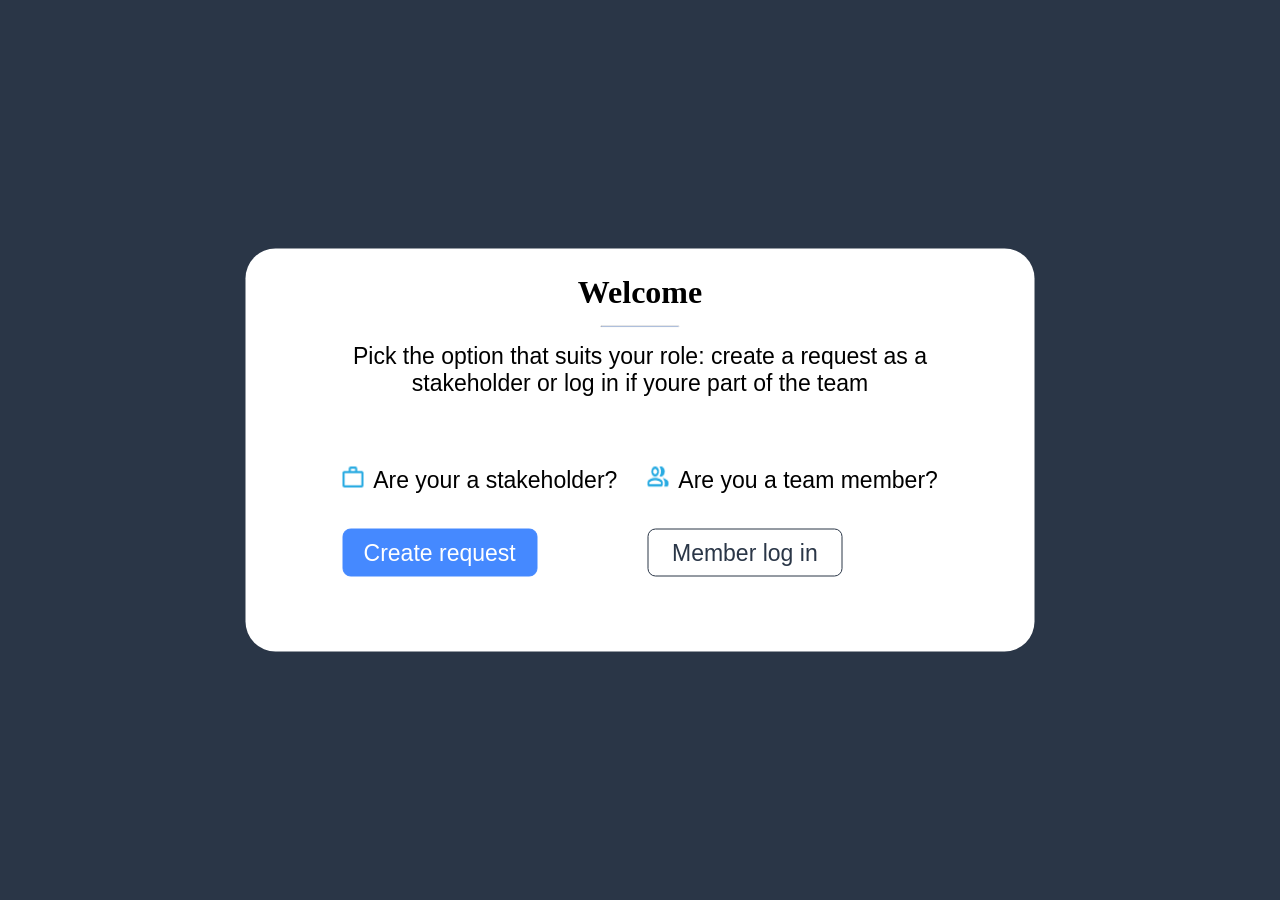
==== commit ea435bb1: "responsive welcome" ====
--- a/index.html
+++ b/index.html
@@ -7,15 +7,18 @@
     <link rel="icon" type="image/x-icon" href="./assets/icons/favicon.svg">
     <title>Join</title>
     <link rel="stylesheet" href="./style/style.css">
-    <link rel="stylesheet" href="../style/welcome/welcomeTask.css">
+    <link rel="stylesheet" href="./style/welcomeTask.css">
+    <link rel="stylesheet" href="./style/mobile/welcome_mobile.css">
     <link rel="stylesheet" href="./style/color.css">
-   
-    <script src="../scripts/welcome/welcome.js"></script>
-    <script src="../scripts/welcome/welcomeOverlay.js"></script>
-    <script src="../scripts/welcome/welcomeOverlayCrete.js"></script>
-    <script src="./scripts/script.js" ></script>
-    <script src="./scripts/startScript.js" ></script>
-    
+
+    <script src="./scripts/data.js"></script>
+    <script src="./scripts/welcome/welcome.js"></script>
+    <script src="./scripts/welcome/welcomeOverlay.js"></script>
+    <script src="./scripts/welcome/welcomeOverlayCrete.js"></script>
+    <script src="./scripts/script.js"></script>
+    <script src="./scripts/startScript.js"></script>
+
+
 
 </head>
 
--- a/style/style.css
+++ b/style/style.css
@@ -1,4 +1,20 @@
-* {
+html,
+body {
+    width: 100%;
+    max-width: 100%;
+    overflow-x: hidden;
+    touch-action: pan-y;
+    overscroll-behavior-x: none;
+}
+
+body.welcome-overlay-open {
+    overflow: hidden;
+}
+
+*,
+*::before,
+*::after {
+    box-sizing: border-box;
     margin: 0;
     font-family: "Inter", sans-serif;
 }
--- a/style/welcomeTask.css
+++ b/style/welcomeTask.css
@@ -0,0 +1,381 @@
+body {
+    width: 100%;
+    height: 100vh;
+    background-color: var(--white);
+    overflow-x: hidden;
+}
+
+.welcom-Logo {
+    display: flex;
+    position: absolute;
+    top: 50%;
+    left: 50%;
+    transform: translate(-50%, -50%);
+}
+
+.welcom-Logo img {
+    width: 275px;
+    height: 335px;
+}
+
+
+.dialog-Show {
+    position: absolute;
+    top: 50%;
+    left: 50%;
+    transform: translate(-50%, -50%);
+    width: 789px;
+    height: 403px;
+    border-radius: 30px;
+    background-color: var(--white);
+    flex-direction: column;
+}   
+
+.welcome-contents{
+    display: flex;
+    flex-direction: column;
+    align-items: center;
+    margin-top: 25px;
+}
+
+.welcome-contents h1{
+    font-family: 'open sans';
+    font-weight: 700;
+    font-size: 32px;
+}
+
+.welcome-contents hr{
+    width: 10%;
+    height: 2px;
+    background-color:var(--blue2);
+    border-radius: 6px;
+    margin: 15px 0;
+}
+
+.welcome-contents p{
+    text-align: left;
+    font-size: 23px;
+}
+
+
+
+.welcome-option{
+    display: flex;
+    flex-direction: row;
+    justify-content: center;
+    align-items: center;
+    margin-top: 20px;
+    gap:30px;
+    margin-top: 70px;
+ }
+
+
+.welcome-section-btn{
+    display: flex;
+    flex-direction: column;
+    gap:35px;
+}
+
+.welcome-section-btn button{
+    width: 195px;
+    height: 48px;
+    border-radius: 8px;
+    border-style:solid; 
+    border-width: 1px;
+    font-family: 'open sans', sans-serif;
+    font-weight: 100;
+    font-size: 23px;
+    cursor: pointer;
+}
+
+.btn-stakeholder{
+    background-color: var(--blue2);
+    color:var(--white);
+    border-color: var(--blue2);
+}
+
+.btn-team{
+     background-color: var(--white);
+    color:var(--sideheader-main-color);
+    border-color: var(--sideheader-main-color);
+}
+
+
+.option-a,.option-b{
+    display: flex;
+    gap:10px;
+    font-size: 23px;
+}
+
+.option-a img,
+.option-b img{
+    width: 21px;
+    height: 21px;
+}
+
+
+
+
+/* ------------------------CSS Dialog Mail ----------------*/
+.welcome-mail{
+    position: fixed;
+    inset: 0;
+    width: 100%;
+    max-width: 100%;
+    background-color: var(--white);
+    overflow-x: hidden;
+    overflow-y: auto;
+    z-index: 1000;
+    display: flex;
+    flex-direction: column;
+}
+
+.welcome-mail .logo{
+    position: static;
+    margin-top: 40px;
+    margin-left: 40px;
+    width: 45px;
+    height: 56px;
+    flex: 0 0 auto;
+}
+
+.mail-content{
+    position: relative;
+    top: auto;
+    left: auto;
+    transform: none;
+    width: 1121px;
+    max-width: calc(100% - 40px);
+    margin: 20px auto;
+    flex: 1 1 auto;
+    overflow: visible;
+    padding-bottom: 200px;
+
+}
+
+.welcome-mail .welcome-button{
+    position: fixed;
+    left: 50%;
+    transform: translateX(-50%);
+    bottom: 40px;
+    top: auto;
+    z-index: 1001;
+}
+
+.mail-header{
+    display: flex;
+    flex-direction: row;;
+    justify-content: space-between;
+    align-items: center;
+    margin-right: 20px;
+    color:var(--blue2);
+    font-size: 19px;
+    margin-top: 20px;
+}
+
+.mail-header--below{
+    display: none;
+}
+
+
+.mail-header:hover{
+    cursor: pointer;
+   
+}
+
+.mail-back-icon--headline{
+    display: none;
+}
+
+.welcome-picture--responsive{
+    display: none;
+}
+
+
+.welcome-container-inner{
+    display: flex;
+    flex-direction: column;
+    align-items: center;
+    margin-top: 50px;
+    gap:20px;
+    max-width:964px; 
+    margin: auto;
+    margin-top: 60px;
+    
+}
+
+
+.welcome-headline{
+    font-family: 'Open sans';
+    font-weight: 700;
+    font-size: 64px;
+    margin-left: 20px;
+    margin-bottom: 40px;
+    text-align: center;
+
+}
+
+
+.counterDay{
+    display: none;
+    font-family: 'open sans';
+    font-weight: 400;
+    font-size: 18px;
+    color:var(--black);
+    margin-bottom: 20px;
+    height: 56px;
+    border-radius: 8px;
+    background-color: #FFD2D285;
+    align-items: center;
+    justify-content: center;
+}
+
+
+.welcome-container{
+    display: flex;
+
+}
+
+.welcome-mail-textarea{
+    width: 470px;
+    height: 280px;
+   
+}
+
+
+
+.welcome-text-first{
+    font-family: 'open sans';
+    font-weight: 400;
+    font-size: 28px;
+    text-align: left;
+    margin-bottom: 20px;
+    color:var(--grau);
+}
+
+
+.welcome-text-second{
+    display: flex;
+    flex-direction: column;
+    gap:15px;
+    font-family: 'open sans';
+    font-weight: 400;
+    font-size: 19px;
+     text-align: left;
+     margin-bottom: 30px;
+     color:var(--grau);
+}
+
+
+.textFormat{
+     font-family: 'open sans';
+    font-weight: 400;
+    font-size: 19px;
+     text-align: left;
+     color:var(--grau);
+}
+
+
+
+
+.welcome-container-inner{
+position: relative;
+}
+
+
+
+.welcome-picture{
+    width: 416px;
+    height: 280px;
+   
+}
+
+
+.welcome-picture-second{
+    
+    width: 416px;
+    height: 280px;
+}
+
+
+
+.welcome-button{
+    position: absolute;
+    left:110px;
+    top:600px;
+    display: flex;
+    align-items: center;
+    justify-content: center;
+    gap:20px;
+    width: 293px;
+    height: 60px;
+    border-radius: 8px;
+    background-color: var(--blue2);
+    color:var(--white);
+    border-color: var(--blue2);
+
+    font-family: 'open sans';
+    font-weight: 100;
+    font-size: 23px;
+    cursor: pointer;
+    
+}
+
+.welcome-btn-sendmail{
+    display: none;
+}
+
+
+
+footer{
+    position: absolute;
+    bottom: 20px;
+    width: 100%;
+    display: flex;
+    justify-content: center;
+    gap:30px;
+    font-family: 'Inter';
+    font-weight: 400;
+    font-size: 16px;
+}
+
+.welcome-mail footer{
+    position: fixed;
+    left: 0;
+    right: 0;
+    bottom: 0;
+    margin-bottom: 0;
+    flex: 0 0 auto;
+    z-index: 1001;
+}
+
+footer a{
+    text-decoration: none;
+    color:var(--grau1);
+}
+
+footer a:hover{
+   color:var( --details-font-color);
+}
+
+
+
+
+.welcome-text-one{
+  margin: 0 auto 30px auto;
+  width: 502px;
+  height: 56px;
+  background-color: #FFD2D285;
+
+  display: flex;
+  align-items: center;   /* vertikal */
+  justify-content: center; /* horizontal */
+    
+}
+
+.welcome-btn-sendmail{
+    top:450px
+}
+
+
+
--- a/style/mobile/welcome_mobile.css
+++ b/style/mobile/welcome_mobile.css
@@ -0,0 +1,197 @@
+
+@media (max-width: 1150px) {
+  .dialog-Show {
+    width: 90vw;                  
+    height: auto;                 
+    max-height: 90vh;
+        overflow-y: auto;
+        overflow-x: hidden;
+  }
+
+
+
+.welcome-option{
+    display: flex;
+    flex-direction: column;
+   gap:20px;
+ }
+ 
+
+.welcome-section-btn{
+    display: flex;
+    flex-direction: column;
+    align-items: center;
+    gap:15px;
+    margin-bottom: 20px;
+}
+
+
+/*------------------ CSS Dialog Create Mail ------------------*/
+
+.welcome-mail{
+   
+    width: 100%;
+    max-width: 100%;
+    display: flex;
+    flex-direction: column;
+    overflow-x: hidden;
+    overflow-y: auto;
+    
+    }
+
+.welcome-mail .logo{
+    position: static;
+    margin-top: 20px;
+    margin-left: 20px;
+}
+
+    .mail-content{
+        width: 100%;
+        max-width: 100%;
+      }
+
+   .mail-header{
+       display: flex;
+       align-items: center;
+       justify-content: center;
+       gap: 12px;
+       
+   }
+
+   .mail-header--top{
+        display: none;
+    }
+
+   .mail-header--below{
+        display: flex;
+        margin-top: -30px;
+        margin-bottom: 10px;
+    }
+
+   
+   .mail-back-icon--header{
+        display: none;
+    }
+
+   .welcome-headline-row{
+        display: flex;
+        align-items: center;
+        justify-content: center;
+        gap: 20px;
+       margin-bottom: 40px;
+    }
+
+   .mail-back-icon--headline{
+        display: block;
+        position: static;
+    }
+
+   .welcome-headline{
+        margin-left: 0;
+       margin-bottom: 0;
+    }
+
+
+     .welcome-container{
+                flex-direction: column;
+                align-items: center;
+                gap: 20px;
+        }
+
+    .welcome-mail-textarea{
+      display: flex;
+      flex-direction: column;
+            gap:20px;
+            height: auto;
+            width: 100%;
+            max-width: 470px;
+
+      }
+
+
+.welcome-picture{
+    position: static;
+    top: auto;
+    width: 100%;
+    max-width: 416px;
+    height: auto;
+ }
+
+.welcome-picture--desktop{
+    display: none;
+}
+
+.welcome-picture--responsive{
+    display: block;
+}
+
+.welcome-picture-second{
+    position: static;
+    width: 100%;
+    max-width: 416px;
+    height: auto;
+}
+
+
+
+.welcome-mail .welcome-button{
+    position: static;
+    left: auto;
+    top: auto;
+    bottom: auto;
+    transform: none;
+    margin: 20px auto 0 auto;
+}
+
+
+.welcome-mail footer{
+    top: auto;
+    bottom: 0;
+    left: 0;
+    right: 0;
+    position: static;
+    margin: 20px 0;
+}
+
+}
+
+@media (max-width: 680px) {
+   
+.welcome-contents p{
+    text-align: center;
+    font-size: 20px;
+    margin-left: 10px;
+    margin-right: 10px;
+}
+
+.welcome-section-btn span{
+font-size: 20px;
+}
+
+.welcome-section-btn button{
+    font-size: 20px;
+    width: 156px;
+    height: 48px;
+}
+
+
+/*------------------ CSS Dialog Create Mail ------------------*/
+
+
+
+.welcome-mail{
+
+padding-left: 20px;
+padding-right: 10px;
+
+}
+
+.welcome-headline{
+  
+   font-size: 40px;
+}
+
+
+
+
+}
--- a/style/color.css
+++ b/style/color.css
@@ -4,6 +4,7 @@
 --grau:#A8A8A8;
 --grau1:#D1D1D1;
 --white:#ffff;
+--black:#000000;
 
 }
 
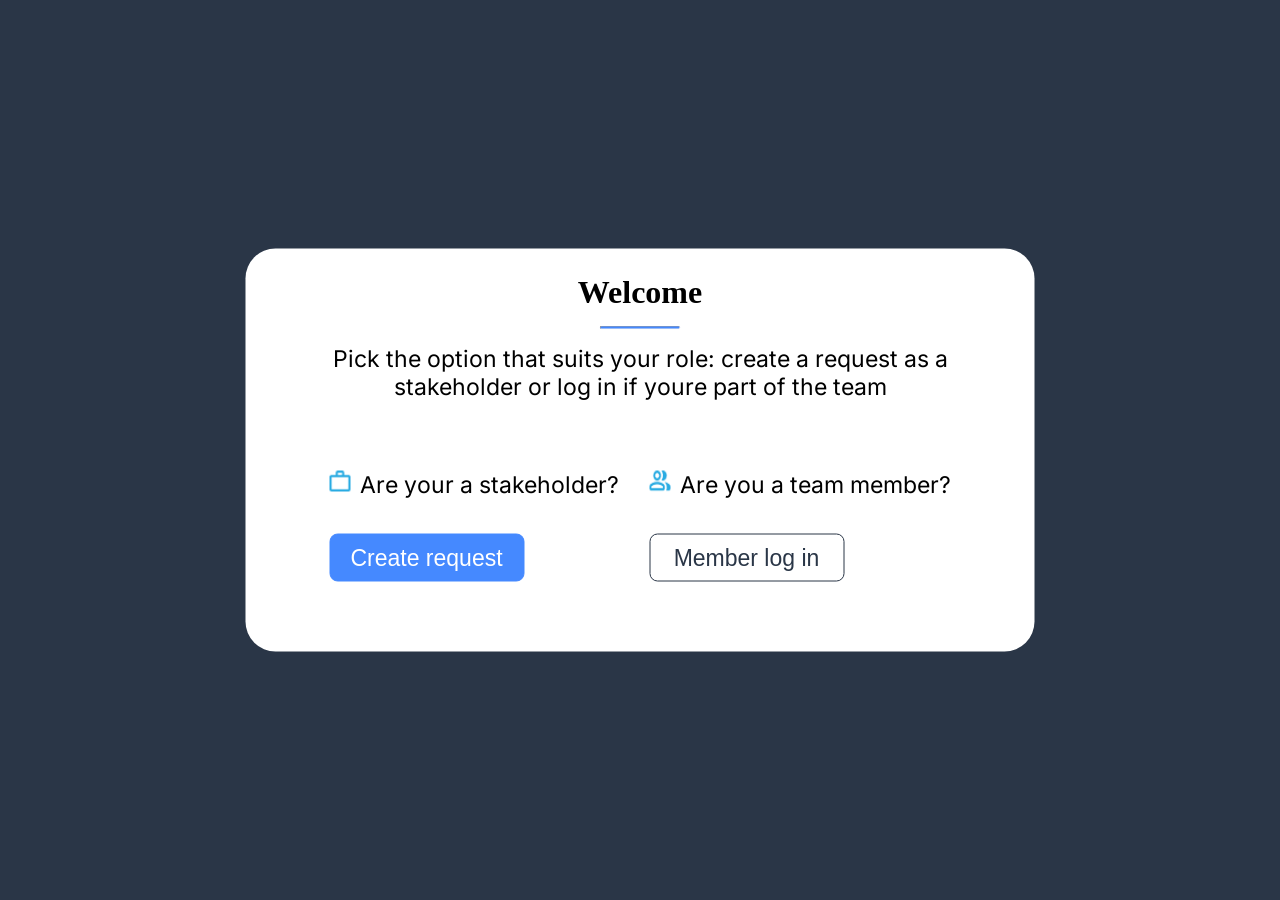
==== commit 2d149152: "Anpassenungen nach Feedback und diverse Änderungen" ====
--- a/index.html
+++ b/index.html
@@ -1,12 +1,12 @@
 <!DOCTYPE html>
 <html lang="de">
-
 <head>
     <meta charset="UTF-8">
     <meta name="viewport" content="width=device-width, initial-scale=1.0">
     <link rel="icon" type="image/x-icon" href="./assets/icons/favicon.svg">
     <title>Join</title>
     <link rel="stylesheet" href="./style/style.css">
+    <link rel="stylesheet" href="./style/fonts.css">
     <link rel="stylesheet" href="./style/welcomeTask.css">
     <link rel="stylesheet" href="./style/mobile/welcome_mobile.css">
     <link rel="stylesheet" href="./style/color.css">
@@ -17,13 +17,7 @@
     <script src="./scripts/welcome/welcomeOverlayCrete.js"></script>
     <script src="./scripts/script.js"></script>
     <script src="./scripts/startScript.js"></script>
-
-
-
 </head>
-
 <body id="body">
-
 </body>
-
 </html>
--- a/style/style.css
+++ b/style/style.css
@@ -1,21 +1,20 @@
 html,
 body {
     width: 100%;
-    max-width: 100%;
-    overflow-x: hidden;
+    max-width: 1920px;
     touch-action: pan-y;
-    overscroll-behavior-x: none;
+    position: relative;
+    left: 50%;
+    transform: translateX(-50%);
+
 }
 
 body.welcome-overlay-open {
     overflow: hidden;
 }
 
-*,
-*::before,
-*::after {
-    box-sizing: border-box;
-    margin: 0;
+*
+{       margin: 0;
     font-family: "Inter", sans-serif;
 }
 
@@ -42,8 +41,8 @@
 }
 
 .user_logo {
-    height: 32px;
-    width: 32px;
+    height: 52px;
+    width: 52px;
     background-color: white;
     color: rgb(37, 172, 226);
     border: 4px solid rgb(42, 54, 71);
--- a/style/fonts.css
+++ b/style/fonts.css
@@ -0,0 +1,225 @@
+.font20 {
+    font-size: 20px;
+}
+
+h1 {
+    font-size: 24px;
+}
+
+h2 {
+    font-size: 20px;
+    font-weight: 400;
+
+}
+
+h3 {
+    font-size: 16px;
+
+}
+
+h4 {
+    font-size: 12px;
+}
+
+.font_19 {
+  font-size: 19px;
+}
+
+.font_16 {
+  font-size: 16px;
+}
+
+
+/* inter-100 - latin */
+@font-face {
+    font-display: swap;
+    font-family: 'Inter';
+    font-style: normal;
+    font-weight: 100;
+    src: url('../assets/fonts/inter-v18-latin-100.woff2') format('woff2');
+  }
+
+/* inter-200 - latin */
+@font-face {
+    font-display: swap;
+    /* Check https://developer.mozilla.org/en-US/docs/Web/CSS/@font-face/font-display for other options. */
+    font-family: 'Inter';
+    font-style: normal;
+    font-weight: 200;
+    src: url('../assets/fonts/inter-v18-latin-200.woff2') format('woff2');
+    /* Chrome 36+, Opera 23+, Firefox 39+, Safari 12+, iOS 10+ */
+}
+
+/* inter-300 - latin */
+@font-face {
+    font-display: swap;
+    /* Check https://developer.mozilla.org/en-US/docs/Web/CSS/@font-face/font-display for other options. */
+    font-family: 'Inter';
+    font-style: normal;
+    font-weight: 300;
+    src: url('../assets/fonts/inter-v18-latin-300.woff2') format('woff2');
+    /* Chrome 36+, Opera 23+, Firefox 39+, Safari 12+, iOS 10+ */
+}
+
+/* inter-regular - latin */
+@font-face {
+    font-display: swap;
+    /* Check https://developer.mozilla.org/en-US/docs/Web/CSS/@font-face/font-display for other options. */
+    font-family: 'Inter';
+    font-style: normal;
+    font-weight: 400;
+    src: url('../assets/fonts/inter-v18-latin-regular.woff2') format('woff2');
+    /* Chrome 36+, Opera 23+, Firefox 39+, Safari 12+, iOS 10+ */
+}
+
+/* inter-500 - latin */
+@font-face {
+    font-display: swap;
+    /* Check https://developer.mozilla.org/en-US/docs/Web/CSS/@font-face/font-display for other options. */
+    font-family: 'Inter';
+    font-style: normal;
+    font-weight: 500;
+    src: url('../assets/fonts/inter-v18-latin-500.woff2') format('woff2');
+    /* Chrome 36+, Opera 23+, Firefox 39+, Safari 12+, iOS 10+ */
+}
+
+/* inter-600 - latin */
+@font-face {
+    font-display: swap;
+    /* Check https://developer.mozilla.org/en-US/docs/Web/CSS/@font-face/font-display for other options. */
+    font-family: 'Inter';
+    font-style: normal;
+    font-weight: 600;
+    src: url('../assets/fonts/inter-v18-latin-600.woff2') format('woff2');
+    /* Chrome 36+, Opera 23+, Firefox 39+, Safari 12+, iOS 10+ */
+}
+
+/* inter-700 - latin */
+@font-face {
+    font-display: swap;
+    /* Check https://developer.mozilla.org/en-US/docs/Web/CSS/@font-face/font-display for other options. */
+    font-family: 'Inter';
+    font-style: normal;
+    font-weight: 700;
+    src: url('../assets/fonts/inter-v18-latin-700.woff2') format('woff2');
+    /* Chrome 36+, Opera 23+, Firefox 39+, Safari 12+, iOS 10+ */
+}
+
+/* inter-800 - latin */
+@font-face {
+    font-display: swap;
+    /* Check https://developer.mozilla.org/en-US/docs/Web/CSS/@font-face/font-display for other options. */
+    font-family: 'Inter';
+    font-style: normal;
+    font-weight: 800;
+    src: url('../assets/fonts/inter-v18-latin-800.woff2') format('woff2');
+    /* Chrome 36+, Opera 23+, Firefox 39+, Safari 12+, iOS 10+ */
+}
+
+/* inter-900 - latin */
+@font-face {
+    font-display: swap;
+    /* Check https://developer.mozilla.org/en-US/docs/Web/CSS/@font-face/font-display for other options. */
+    font-family: 'Inter';
+    font-style: normal;
+    font-weight: 900;
+    src: url('../assets/fonts/inter-v18-latin-900.woff2') format('woff2');
+    /* Chrome 36+, Opera 23+, Firefox 39+, Safari 12+, iOS 10+ */
+}
+
+/* open-sans-300 - latin */
+@font-face {
+    font-display: swap; /* Check https://developer.mozilla.org/en-US/docs/Web/CSS/@font-face/font-display for other options. */
+    font-family: 'Open Sans';
+    font-style: normal;
+    font-weight: 300;
+    src: url('../assets//fonts/open-sans-v40-latin-300.woff2') format('woff2'); /* Chrome 36+, Opera 23+, Firefox 39+, Safari 12+, iOS 10+ */
+  }
+  /* open-sans-300italic - latin */
+  @font-face {
+    font-display: swap; /* Check https://developer.mozilla.org/en-US/docs/Web/CSS/@font-face/font-display for other options. */
+    font-family: 'Open Sans';
+    font-style: italic;
+    font-weight: 300;
+    src: url('../assets//fonts/open-sans-v40-latin-300italic.woff2') format('woff2'); /* Chrome 36+, Opera 23+, Firefox 39+, Safari 12+, iOS 10+ */
+  }
+  /* open-sans-regular - latin */
+  @font-face {
+    font-display: swap; /* Check https://developer.mozilla.org/en-US/docs/Web/CSS/@font-face/font-display for other options. */
+    font-family: 'Open Sans';
+    font-style: normal;
+    font-weight: 400;
+    src: url('../assets//fonts/open-sans-v40-latin-regular.woff2') format('woff2'); /* Chrome 36+, Opera 23+, Firefox 39+, Safari 12+, iOS 10+ */
+  }
+  /* open-sans-italic - latin */
+  @font-face {
+    font-display: swap; /* Check https://developer.mozilla.org/en-US/docs/Web/CSS/@font-face/font-display for other options. */
+    font-family: 'Open Sans';
+    font-style: italic;
+    font-weight: 400;
+    src: url('../assets//fonts/open-sans-v40-latin-italic.woff2') format('woff2'); /* Chrome 36+, Opera 23+, Firefox 39+, Safari 12+, iOS 10+ */
+  }
+  /* open-sans-500 - latin */
+  @font-face {
+    font-display: swap; /* Check https://developer.mozilla.org/en-US/docs/Web/CSS/@font-face/font-display for other options. */
+    font-family: 'Open Sans';
+    font-style: normal;
+    font-weight: 500;
+    src: url('../assets//fonts/open-sans-v40-latin-500.woff2') format('woff2'); /* Chrome 36+, Opera 23+, Firefox 39+, Safari 12+, iOS 10+ */
+  }
+  /* open-sans-500italic - latin */
+  @font-face {
+    font-display: swap; /* Check https://developer.mozilla.org/en-US/docs/Web/CSS/@font-face/font-display for other options. */
+    font-family: 'Open Sans';
+    font-style: italic;
+    font-weight: 500;
+    src: url('../assets//fonts/open-sans-v40-latin-500italic.woff2') format('woff2'); /* Chrome 36+, Opera 23+, Firefox 39+, Safari 12+, iOS 10+ */
+  }
+  /* open-sans-600 - latin */
+  @font-face {
+    font-display: swap; /* Check https://developer.mozilla.org/en-US/docs/Web/CSS/@font-face/font-display for other options. */
+    font-family: 'Open Sans';
+    font-style: normal;
+    font-weight: 600;
+    src: url('../assets//fonts/open-sans-v40-latin-600.woff2') format('woff2'); /* Chrome 36+, Opera 23+, Firefox 39+, Safari 12+, iOS 10+ */
+  }
+  /* open-sans-600italic - latin */
+  @font-face {
+    font-display: swap; /* Check https://developer.mozilla.org/en-US/docs/Web/CSS/@font-face/font-display for other options. */
+    font-family: 'Open Sans';
+    font-style: italic;
+    font-weight: 600;
+    src: url('../assets//fonts/open-sans-v40-latin-600italic.woff2') format('woff2'); /* Chrome 36+, Opera 23+, Firefox 39+, Safari 12+, iOS 10+ */
+  }
+  /* open-sans-700 - latin */
+  @font-face {
+    font-display: swap; /* Check https://developer.mozilla.org/en-US/docs/Web/CSS/@font-face/font-display for other options. */
+    font-family: 'Open Sans';
+    font-style: normal;
+    font-weight: 700;
+    src: url('../assets//fonts/open-sans-v40-latin-700.woff2') format('woff2'); /* Chrome 36+, Opera 23+, Firefox 39+, Safari 12+, iOS 10+ */
+  }
+  /* open-sans-700italic - latin */
+  @font-face {
+    font-display: swap; /* Check https://developer.mozilla.org/en-US/docs/Web/CSS/@font-face/font-display for other options. */
+    font-family: 'Open Sans';
+    font-style: italic;
+    font-weight: 700;
+    src: url('../assets//fonts/open-sans-v40-latin-700italic.woff2') format('woff2'); /* Chrome 36+, Opera 23+, Firefox 39+, Safari 12+, iOS 10+ */
+  }
+  /* open-sans-800 - latin */
+  @font-face {
+    font-display: swap; /* Check https://developer.mozilla.org/en-US/docs/Web/CSS/@font-face/font-display for other options. */
+    font-family: 'Open Sans';
+    font-style: normal;
+    font-weight: 800;
+    src: url('../assets//fonts/open-sans-v40-latin-800.woff2') format('woff2'); /* Chrome 36+, Opera 23+, Firefox 39+, Safari 12+, iOS 10+ */
+  }
+  /* open-sans-800italic - latin */
+  @font-face {
+    font-display: swap; /* Check https://developer.mozilla.org/en-US/docs/Web/CSS/@font-face/font-display for other options. */
+    font-family: 'Open Sans';
+    font-style: italic;
+    font-weight: 800;
+    src: url('../assets//fonts/open-sans-v40-latin-800italic.woff2') format('woff2'); /* Chrome 36+, Opera 23+, Firefox 39+, Safari 12+, iOS 10+ */
+  }
--- a/style/welcomeTask.css
+++ b/style/welcomeTask.css
@@ -120,8 +120,6 @@
 .welcome-mail{
     position: fixed;
     inset: 0;
-    width: 100%;
-    max-width: 100%;
     background-color: var(--white);
     overflow-x: hidden;
     overflow-y: auto;
@@ -131,12 +129,14 @@
 }
 
 .welcome-mail .logo{
-    position: static;
-    margin-top: 40px;
-    margin-left: 40px;
+    position: absolute;
+    top: 20px;
+    left: -150px;
+    margin: 0;
     width: 45px;
     height: 56px;
     flex: 0 0 auto;
+    z-index: 1002;  
 }
 
 .mail-content{
@@ -144,22 +144,20 @@
     top: auto;
     left: auto;
     transform: none;
-    width: 1121px;
-    max-width: calc(100% - 40px);
     margin: 20px auto;
+    width: 100%;
+    max-width: 964px;
     flex: 1 1 auto;
-    overflow: visible;
-    padding-bottom: 200px;
-
+    padding-top: 96px;
+    padding-bottom: 100px;
 }
 
 .welcome-mail .welcome-button{
-    position: fixed;
+    position: absolute;
     left: 50%;
     transform: translateX(-50%);
     bottom: 40px;
     top: auto;
-    z-index: 1001;
 }
 
 .mail-header{
@@ -196,11 +194,10 @@
     display: flex;
     flex-direction: column;
     align-items: center;
-    margin-top: 50px;
-    gap:20px;
+     gap:20px;
     max-width:964px; 
     margin: auto;
-    margin-top: 60px;
+    margin-top: 20px;
     
 }
 
@@ -233,13 +230,11 @@
 
 .welcome-container{
     display: flex;
-
 }
 
 .welcome-mail-textarea{
     width: 470px;
     height: 280px;
-   
 }
 
 
@@ -251,19 +246,27 @@
     text-align: left;
     margin-bottom: 20px;
     color:var(--grau);
-}
+    margin-left: 20px;
+    }
 
 
 .welcome-text-second{
     display: flex;
     flex-direction: column;
-    gap:15px;
+     gap:15px;
     font-family: 'open sans';
     font-weight: 400;
     font-size: 19px;
-     text-align: left;
-     margin-bottom: 30px;
+    margin-bottom: 30px;
      color:var(--grau);
+     max-width: 330px;
+     margin-left: 20px;
+}
+
+
+.welome-text-two {
+     max-width: 330px;
+     margin-left: 40px;
 }
 
 
@@ -286,13 +289,11 @@
 
 .welcome-picture{
     width: 416px;
-    height: 280px;
-   
+    height: 280px;  
 }
 
 
 .welcome-picture-second{
-    
     width: 416px;
     height: 280px;
 }
@@ -313,12 +314,10 @@
     background-color: var(--blue2);
     color:var(--white);
     border-color: var(--blue2);
-
     font-family: 'open sans';
     font-weight: 100;
     font-size: 23px;
-    cursor: pointer;
-    
+    cursor: pointer;    
 }
 
 .welcome-btn-sendmail{
@@ -337,6 +336,7 @@
     font-family: 'Inter';
     font-weight: 400;
     font-size: 16px;
+    padding-bottom: 20px;
 }
 
 .welcome-mail footer{
@@ -359,18 +359,15 @@
 }
 
 
-
-
 .welcome-text-one{
   margin: 0 auto 30px auto;
   width: 502px;
   height: 56px;
   background-color: #FFD2D285;
-
   display: flex;
-  align-items: center;   /* vertikal */
-  justify-content: center; /* horizontal */
-    
+  align-items: center;   
+  justify-content: center; 
+
 }
 
 .welcome-btn-sendmail{
--- a/style/mobile/welcome_mobile.css
+++ b/style/mobile/welcome_mobile.css
@@ -7,7 +7,6 @@
         overflow-y: auto;
         overflow-x: hidden;
   }
-
 
 
 .welcome-option{
@@ -28,16 +27,6 @@
 
 /*------------------ CSS Dialog Create Mail ------------------*/
 
-.welcome-mail{
-   
-    width: 100%;
-    max-width: 100%;
-    display: flex;
-    flex-direction: column;
-    overflow-x: hidden;
-    overflow-y: auto;
-    
-    }
 
 .welcome-mail .logo{
     position: static;
@@ -48,6 +37,7 @@
     .mail-content{
         width: 100%;
         max-width: 100%;
+        padding-top: 0;
       }
 
    .mail-header{
@@ -125,23 +115,6 @@
     display: block;
 }
 
-.welcome-picture-second{
-    position: static;
-    width: 100%;
-    max-width: 416px;
-    height: auto;
-}
-
-
-
-.welcome-mail .welcome-button{
-    position: static;
-    left: auto;
-    top: auto;
-    bottom: auto;
-    transform: none;
-    margin: 20px auto 0 auto;
-}
 
 
 .welcome-mail footer{
@@ -178,20 +151,8 @@
 /*------------------ CSS Dialog Create Mail ------------------*/
 
 
-
-.welcome-mail{
-
-padding-left: 20px;
-padding-right: 10px;
-
-}
-
 .welcome-headline{
-  
    font-size: 40px;
 }
 
-
-
-
 }
--- a/style/color.css
+++ b/style/color.css
@@ -7,9 +7,6 @@
 --black:#000000;
 
 }
-
-
-
 
 :root {
     --sideheader-main-color: #2A3647;
